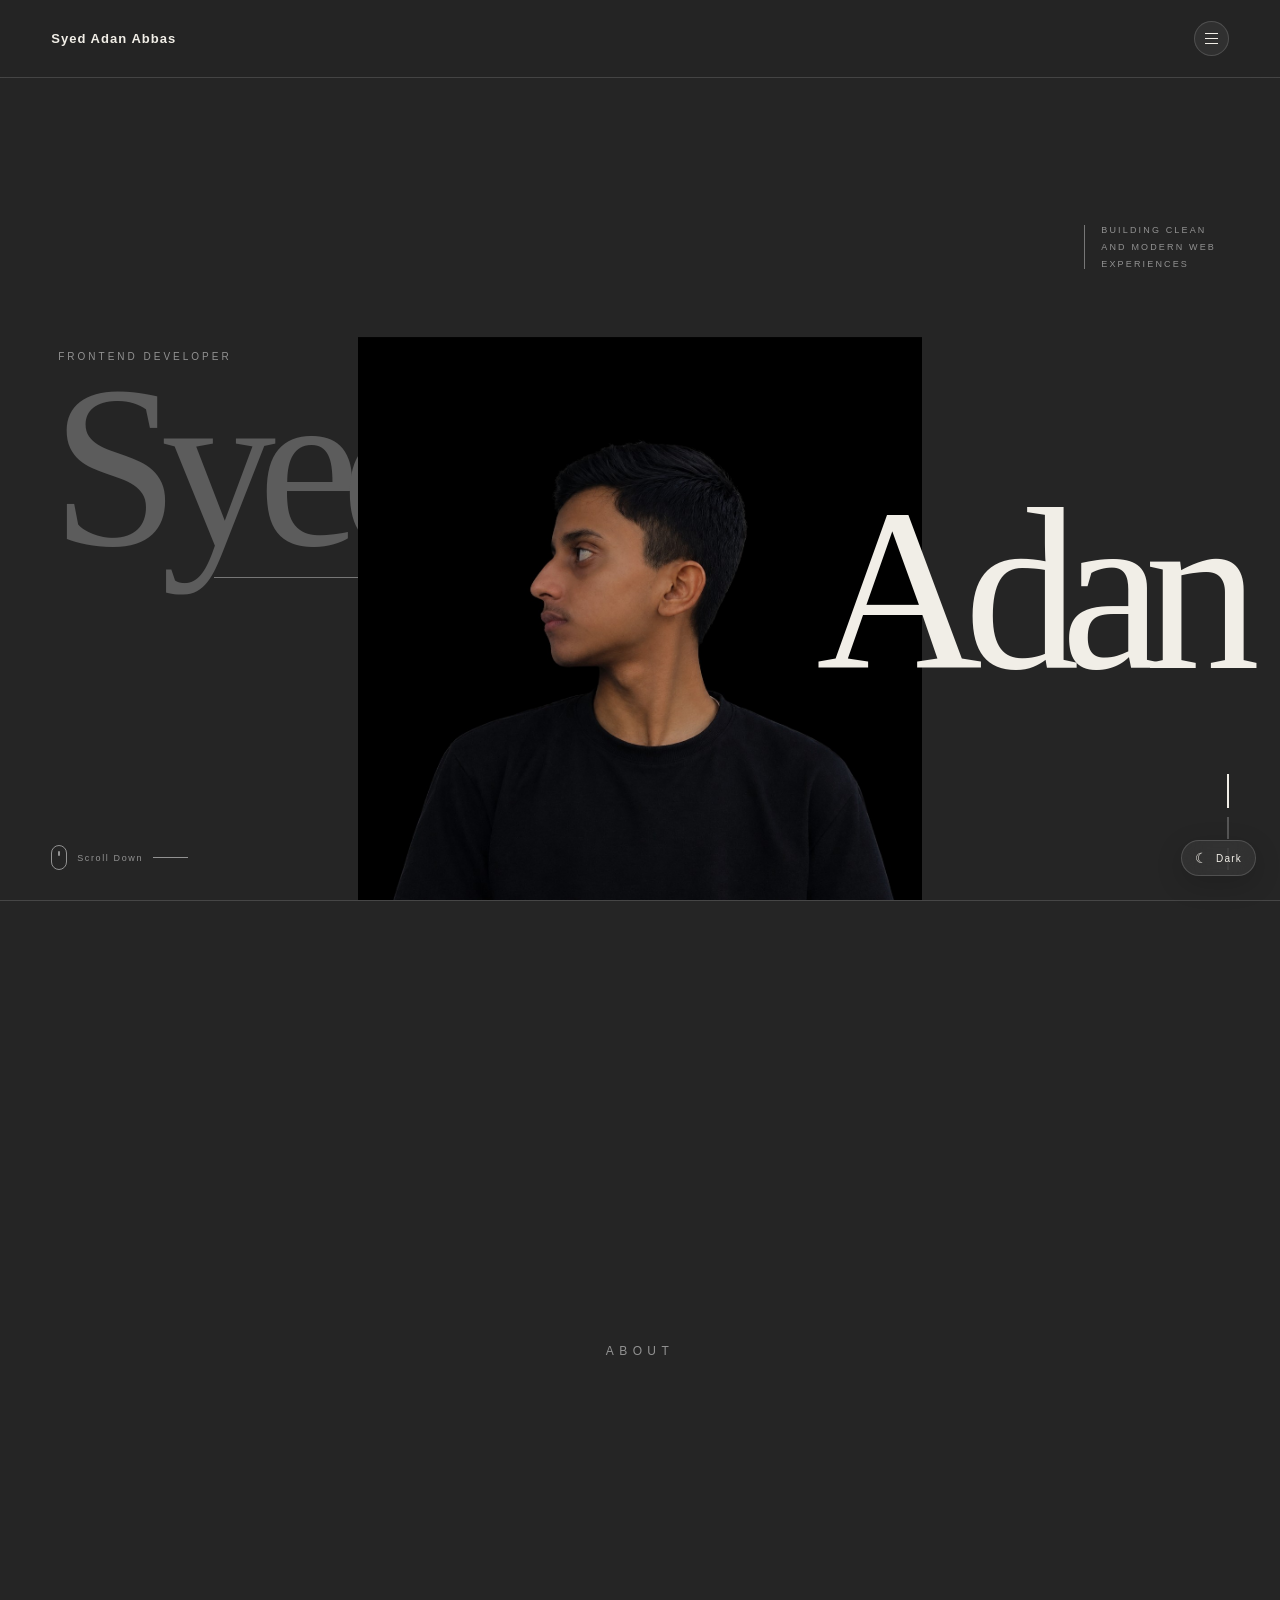
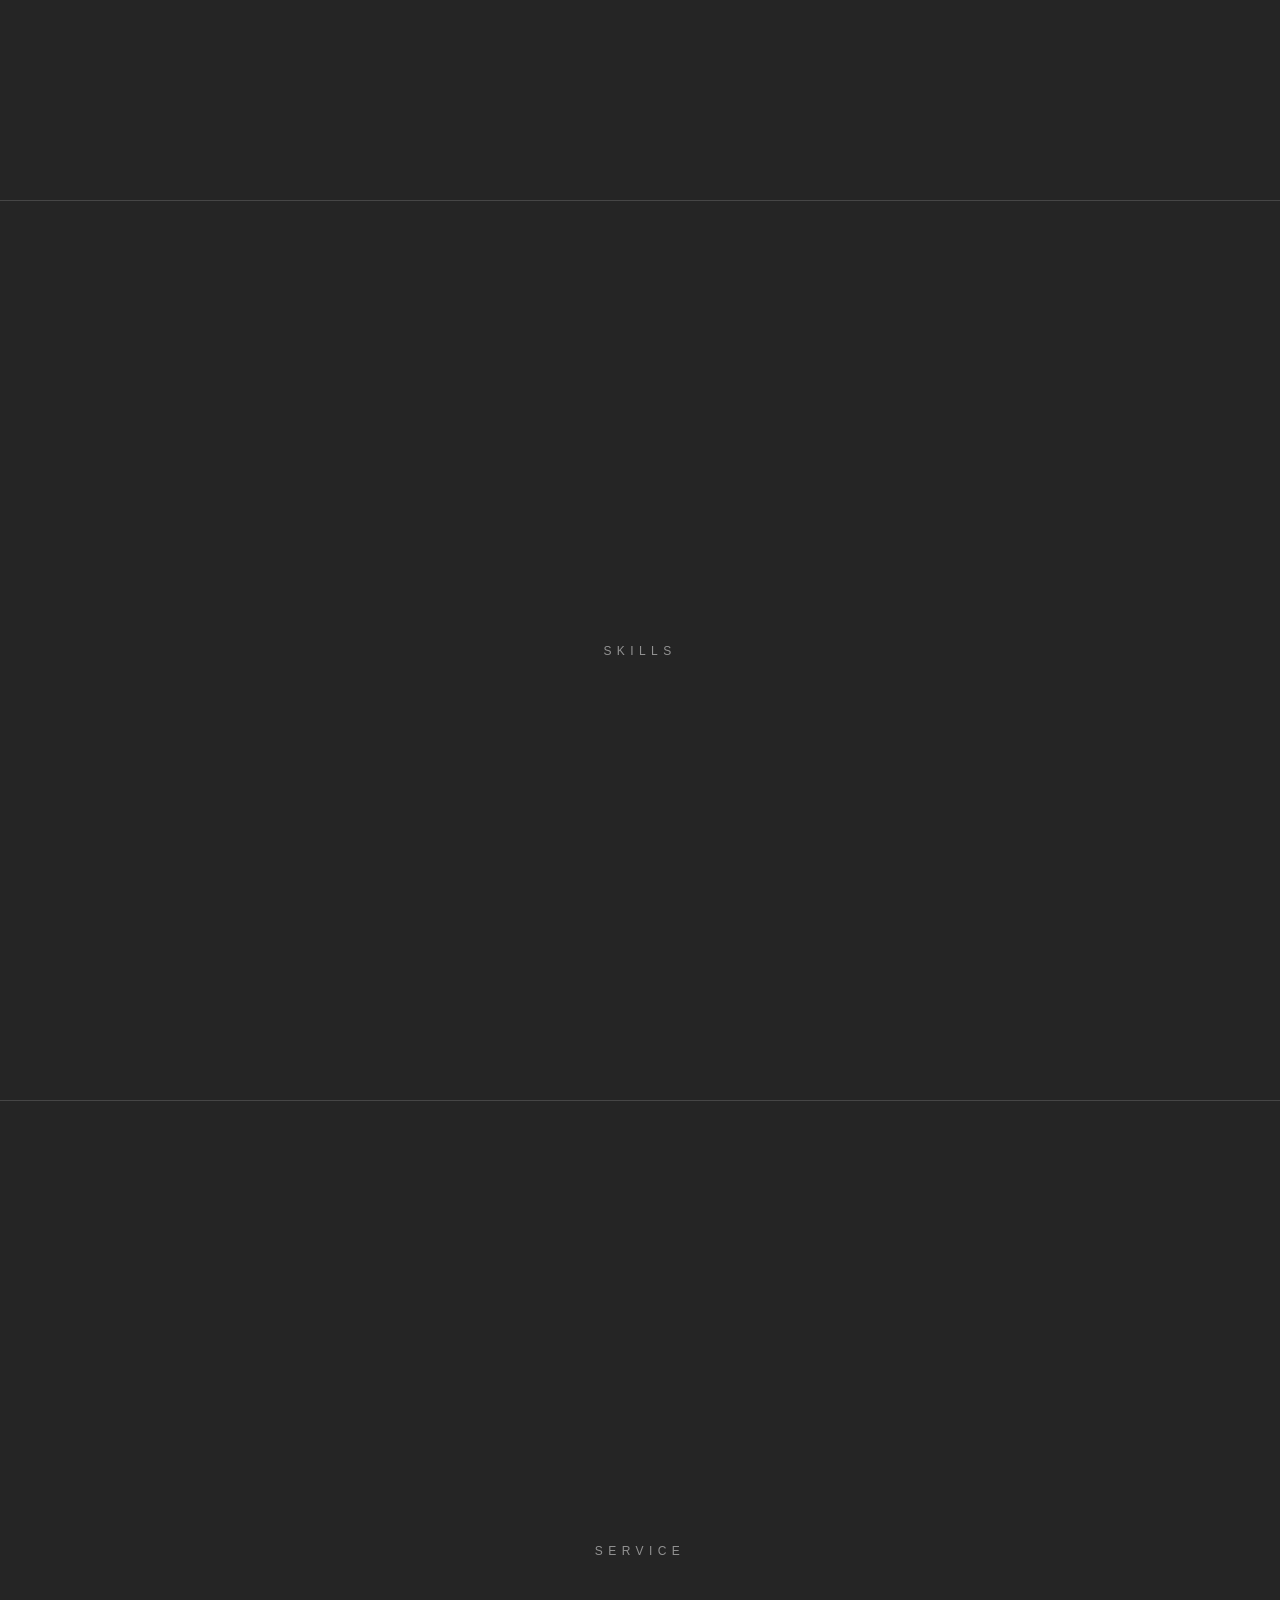
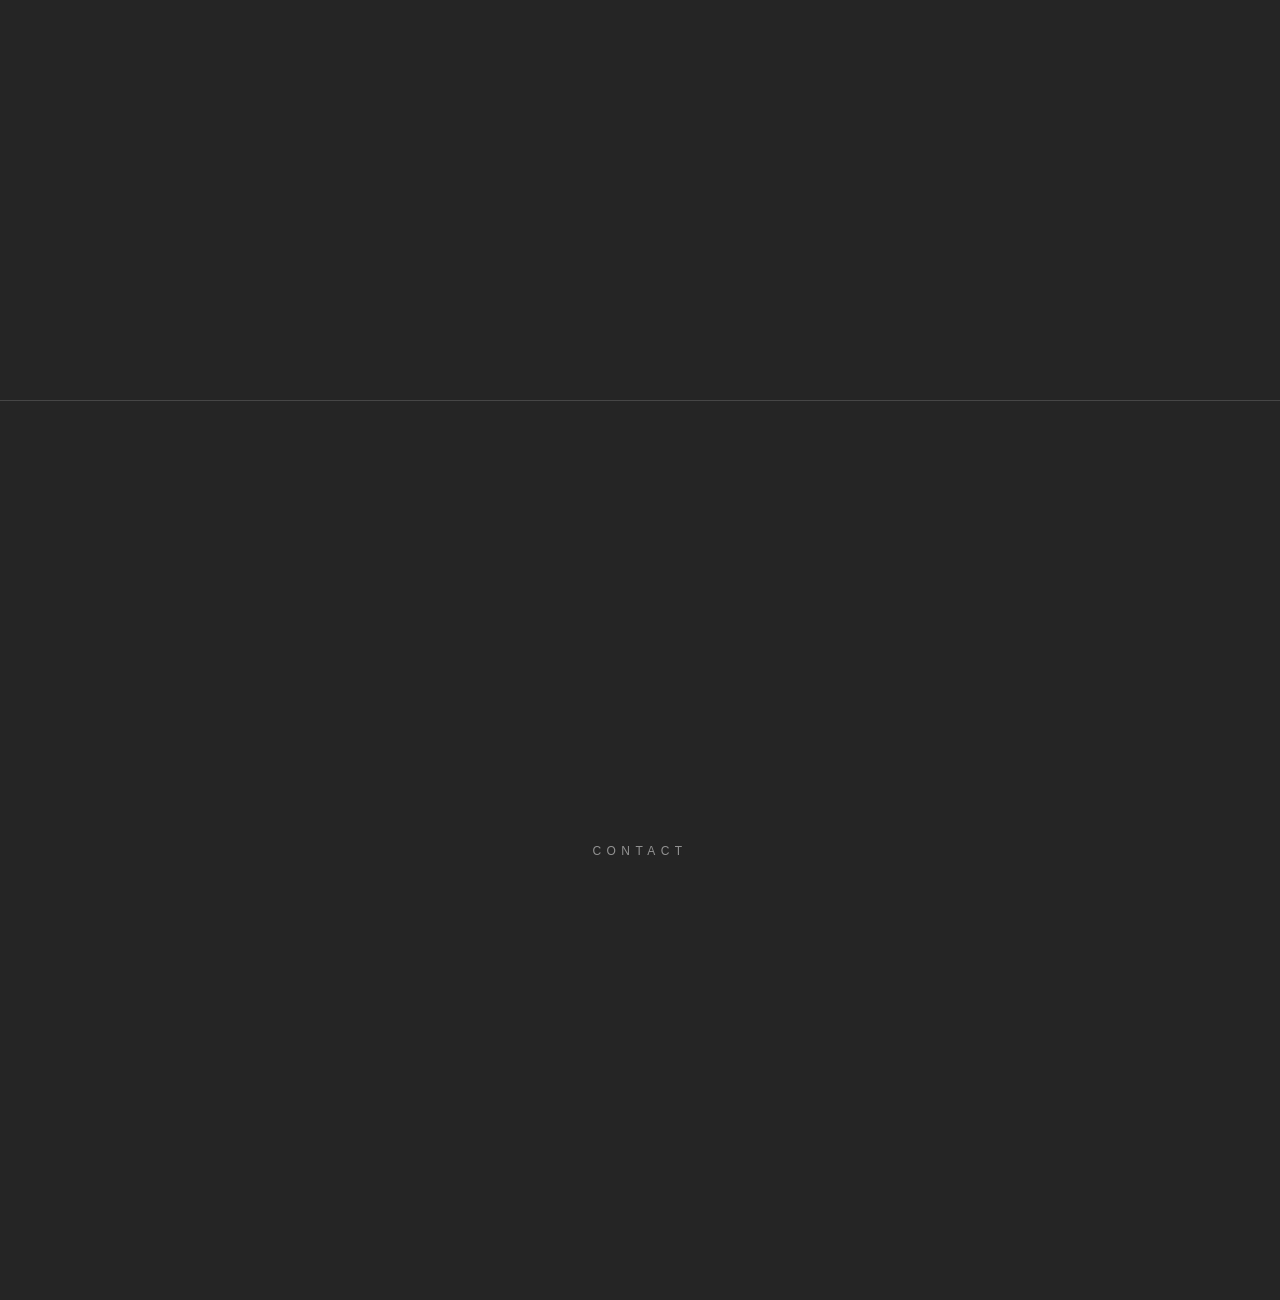
==== index.html @ f6f9b6c5 "Add files via upload" ====
<!doctype html>
<html lang="en">
<head>
  <meta charset="UTF-8">
  <meta name="viewport" content="width=device-width, initial-scale=1.0">
  <meta name="theme-color" content="#252525">
  <title>Syed Adan Abbas — Frontend Developer</title>
  <link rel="stylesheet" href="style.css">
</head>
<body>
  <nav class="navbar" aria-label="Primary navigation">
    <a class="brand" href="#home">Syed Adan Abbas</a>
    <div class="nav-wrap">
      <div class="nav-links">
        <a class="active" href="#home">Home</a>
        <a href="#about">About</a>
        <a href="#skills">Skills</a>
        <a href="#service">Service</a>
        <a href="#contact">Contact</a>
      </div>
      <button class="menu-btn" type="button" aria-label="Open menu" aria-expanded="false">
        <span></span><span></span><span></span>
      </button>
    </div>
  </nav>

  <main>
    <section class="hero" id="home">
      <div class="hero-syed-side">
        <span class="hero-role">FRONTEND DEVELOPER</span>
        <div class="hero-name hero-syed" aria-label="Syed">
          <span>S</span><span>y</span><span>e</span><span>d</span>
        </div>
        <span class="name-line"></span>
      </div>

      <img src="pfp.png" class="hero-photo" alt="Syed Adan Abbas">

      <div class="hero-name hero-adan" aria-label="Adan">
        <span>A</span><span>d</span><span>a</span><span>n</span>
      </div>

      <div class="hero-description">
        <span>BUILDING CLEAN</span>
        <span>AND MODERN WEB</span>
        <span>EXPERIENCES</span>
      </div>

      <button class="scroll-down" data-scroll="#about" type="button">
        <span class="mouse"><i></i></span><span>Scroll Down</span><b></b>
      </button>

      <div class="hero-pagination" aria-label="Section navigation">
        <button class="page-dot active" data-scroll="#home" aria-label="Home"></button>
        <button class="page-dot" data-scroll="#about" aria-label="About"></button>
        <button class="page-dot" data-scroll="#skills" aria-label="Skills"></button>
      </div>
    </section>

    <section class="placeholder-section" id="about"><span>ABOUT</span></section>
    <section class="placeholder-section" id="skills"><span>SKILLS</span></section>
    <section class="placeholder-section" id="service"><span>SERVICE</span></section>
    <section class="placeholder-section" id="contact"><span>CONTACT</span></section>
  </main>

  <button class="theme-toggle" type="button" aria-label="Switch theme">
    <span class="theme-icon">☾</span><span class="theme-label">Dark</span>
  </button>

  <script src="script.js"></script>
</body>
</html>
---- style.css ----
:root{
  --bg:#252525;--text:#f1eee7;--muted:#929292;--name:#5c5c5c;--line:#777;
  --nav:rgba(37,37,37,.78);--card:rgba(255,255,255,.06);--border:rgba(255,255,255,.15);
}
*{box-sizing:border-box;margin:0;padding:0}html{scroll-behavior:smooth}body{font-family:Arial,Helvetica,sans-serif;background:var(--bg);color:var(--text);transition:background .45s,color .45s}.navbar{position:fixed;z-index:20;top:0;left:0;width:100%;height:78px;padding:0 4vw;display:flex;align-items:center;justify-content:space-between;background:var(--nav);backdrop-filter:blur(12px);border-bottom:1px solid var(--border)}.brand{color:var(--text);text-decoration:none;font-size:13px;letter-spacing:.08em;font-weight:600}.nav-wrap{display:flex;align-items:center;gap:18px}.nav-links{display:flex;align-items:center;gap:24px;opacity:0;transform:translateX(22px);pointer-events:none;transition:.45s cubic-bezier(.2,.75,.2,1)}.nav-wrap.open .nav-links{opacity:1;transform:none;pointer-events:auto}.nav-links a{position:relative;color:var(--text);text-decoration:none;font-size:11px;letter-spacing:.16em;padding:8px 0}.nav-links a:after{content:"";position:absolute;left:0;bottom:1px;width:100%;height:1px;background:currentColor;transform:scaleX(0);transform-origin:right;transition:transform .3s}.nav-links a:hover:after,.nav-links a.active:after{transform:scaleX(1);transform-origin:left}.menu-btn{width:35px;height:35px;border:1px solid var(--border);border-radius:50%;background:var(--card);display:grid;place-content:center;gap:4px;cursor:pointer;flex:none}.menu-btn span{display:block;width:13px;height:1px;background:var(--text);transition:.35s}.menu-btn.open span:nth-child(1){transform:translateY(5px) rotate(45deg)}.menu-btn.open span:nth-child(2){opacity:0}.menu-btn.open span:nth-child(3){transform:translateY(-5px) rotate(-45deg)}
.hero{position:relative;width:100%;min-height:100svh;overflow:hidden;display:flex;align-items:flex-end;justify-content:center;background:var(--bg);transition:background .45s}.hero-syed-side{position:absolute;z-index:1;left:4vw;top:39%;animation:syedEnter 1.1s cubic-bezier(.2,.75,.2,1) .15s both}.hero-role{display:block;margin-bottom:28px;padding-left:7px;color:var(--muted);font-size:clamp(10px,.75vw,14px);letter-spacing:.3em;white-space:nowrap}.hero-name{display:flex;font-family:Georgia,"Times New Roman",serif;font-size:clamp(150px,18vw,300px);line-height:.68;letter-spacing:-.08em;white-space:nowrap;user-select:none}.hero-name span{display:inline-block;transition:transform .35s ease}.hero-name span.magnetic{transform:translate(var(--mx),var(--my)) scale(1.045)}.hero-syed{color:var(--name)}.name-line{display:block;width:58%;height:1px;margin-left:42%;margin-top:30px;background:var(--line)}.hero-photo{position:relative;z-index:2;width:clamp(400px,44vw,680px);max-height:88vh;object-fit:contain;object-position:center bottom;align-self:flex-end;pointer-events:none;user-select:none;animation:photoEnter 1.25s cubic-bezier(.2,.75,.2,1) both,photoFloat 6s ease-in-out 1.3s infinite}.hero-adan{position:absolute;z-index:3;right:3vw;top:57%;color:var(--text);animation:adanEnter 1.1s cubic-bezier(.2,.75,.2,1) .25s both,nameFloat 6s ease-in-out 1.4s infinite}.hero-adan span:first-child{position:relative;z-index:5}.hero-description{position:absolute;z-index:4;top:25%;right:5vw;padding-left:16px;border-left:1px solid var(--line);display:flex;flex-direction:column;gap:7px;color:var(--muted);font-size:clamp(9px,.7vw,13px);letter-spacing:.24em}.scroll-down{position:absolute;z-index:5;left:4vw;bottom:30px;border:0;background:none;color:var(--muted);display:flex;align-items:center;gap:10px;font-size:9px;letter-spacing:.18em;cursor:pointer}.mouse{width:16px;height:25px;border:1px solid currentColor;border-radius:10px;display:grid;place-items:start center;padding-top:5px}.mouse i{width:2px;height:5px;border-radius:2px;background:currentColor;animation:mouseMove 1.5s infinite}.scroll-down b{width:35px;height:1px;background:currentColor;transition:width .3s}.scroll-down:hover b{width:55px}.hero-pagination{position:absolute;z-index:5;right:4vw;bottom:30px;display:flex;flex-direction:column;gap:9px}.page-dot{width:2px;height:22px;border:0;background:var(--muted);opacity:.45;cursor:pointer;transition:.3s}.page-dot.active{height:34px;opacity:1;background:var(--text)}.theme-toggle{position:fixed;z-index:30;right:24px;bottom:24px;display:flex;align-items:center;gap:8px;padding:10px 13px;border:1px solid var(--border);border-radius:999px;background:var(--card);color:var(--text);backdrop-filter:blur(12px);cursor:pointer;box-shadow:0 8px 28px rgba(0,0,0,.16);transition:.35s}.theme-toggle:hover{transform:translateY(-2px)}.theme-label{font-size:10px;letter-spacing:.12em}.theme-icon{font-size:14px;line-height:1}.placeholder-section{min-height:100svh;display:grid;place-items:center;border-top:1px solid var(--border);color:var(--muted);letter-spacing:.45em;font-size:12px}
body.light{--bg:#eee9df;--text:#272727;--muted:#65645f;--name:#4a4945;--line:#9a9891;--nav:rgba(238,233,223,.82);--card:rgba(255,255,255,.55);--border:rgba(39,39,39,.16)}body.light .theme-icon{font-size:13px}.theme-toggle .theme-icon:before{content:""}body.light .hero-photo{filter:none}
@keyframes syedEnter{from{opacity:0;transform:translateX(-110vw)}to{opacity:1;transform:translateX(0)}}@keyframes adanEnter{from{opacity:0;transform:translateX(110vw)}to{opacity:1;transform:translateX(0)}}@keyframes photoEnter{from{opacity:0;transform:translateY(110vh)}to{opacity:1;transform:translateY(0)}}@keyframes photoFloat{0%,100%{transform:translateY(0)}50%{transform:translateY(-5px)}}@keyframes nameFloat{0%,100%{transform:translateY(0)}50%{transform:translateY(5px)}}@keyframes mouseMove{0%,100%{transform:translateY(0);opacity:1}50%{transform:translateY(5px);opacity:.35}}
@media(max-width:1000px){.hero-syed-side{left:2vw;top:40%}.hero-name{font-size:clamp(105px,18vw,190px)}.hero-photo{width:50vw}.hero-adan{right:1vw;top:58%}}@media(max-width:700px){.navbar{height:68px;padding:0 5vw}.nav-wrap{position:relative}.nav-links{position:absolute;right:0;top:47px;width:210px;padding:16px;display:flex;flex-direction:column;align-items:flex-start;gap:5px;background:var(--nav);border:1px solid var(--border);border-radius:14px;backdrop-filter:blur(16px);transform:translateY(-8px);opacity:0}.nav-wrap.open .nav-links{transform:translateY(0)}.nav-links a{width:100%;padding:9px 4px}.hero{min-height:100svh}.hero-photo{width:78vw;max-height:72svh}.hero-syed-side{left:1vw;top:40%}.hero-role{margin-bottom:18px;padding-left:3px;font-size:8px;letter-spacing:.2em}.hero-name{font-size:clamp(68px,21vw,115px);line-height:.7}.name-line{margin-top:18px}.hero-adan{right:0;top:58%}.hero-description{top:22%;right:4vw;font-size:7px;letter-spacing:.16em}.scroll-down{left:4vw;bottom:22px}.hero-pagination{right:4vw;bottom:22px}.theme-toggle{right:14px;bottom:16px;padding:9px 11px}.placeholder-section{min-height:80svh}}
@media(prefers-reduced-motion:reduce){*,*:before,*:after{scroll-behavior:auto!important;animation-duration:.01ms!important;animation-iteration-count:1!important;transition-duration:.01ms!important}}
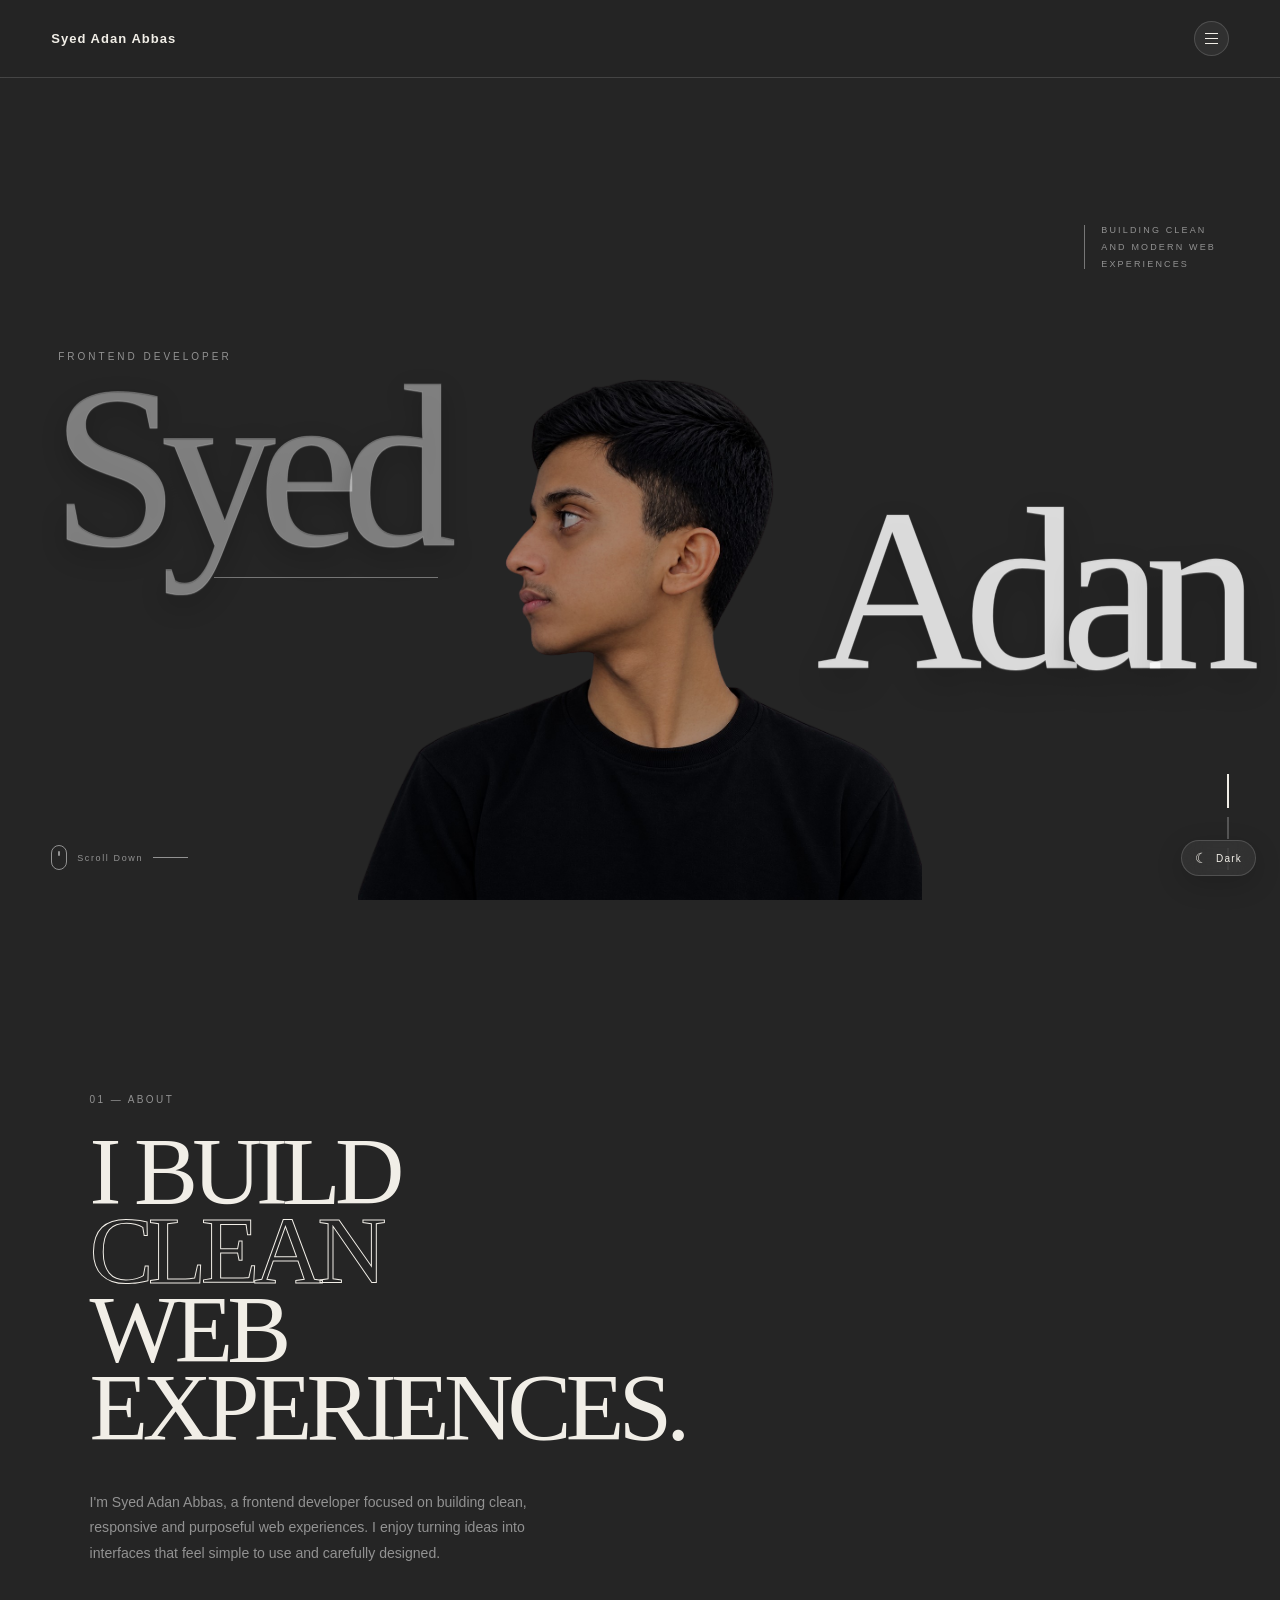
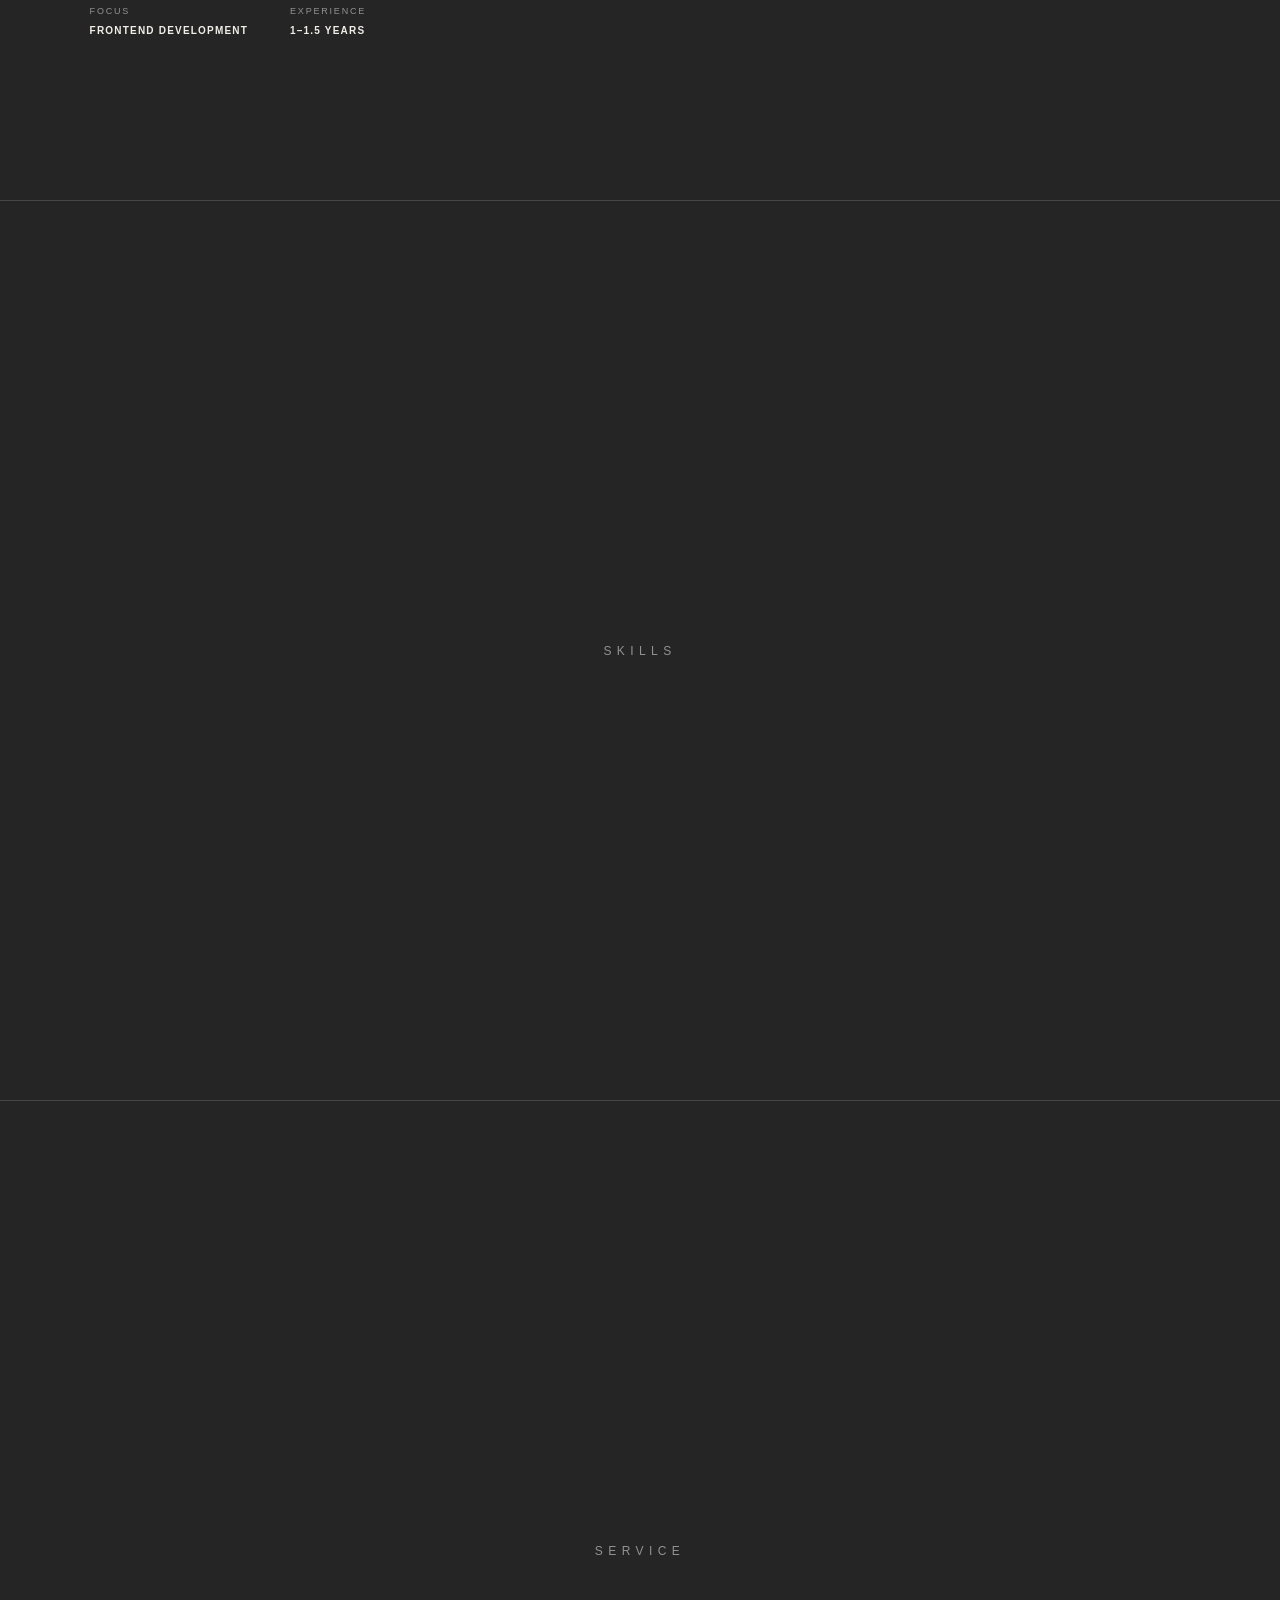
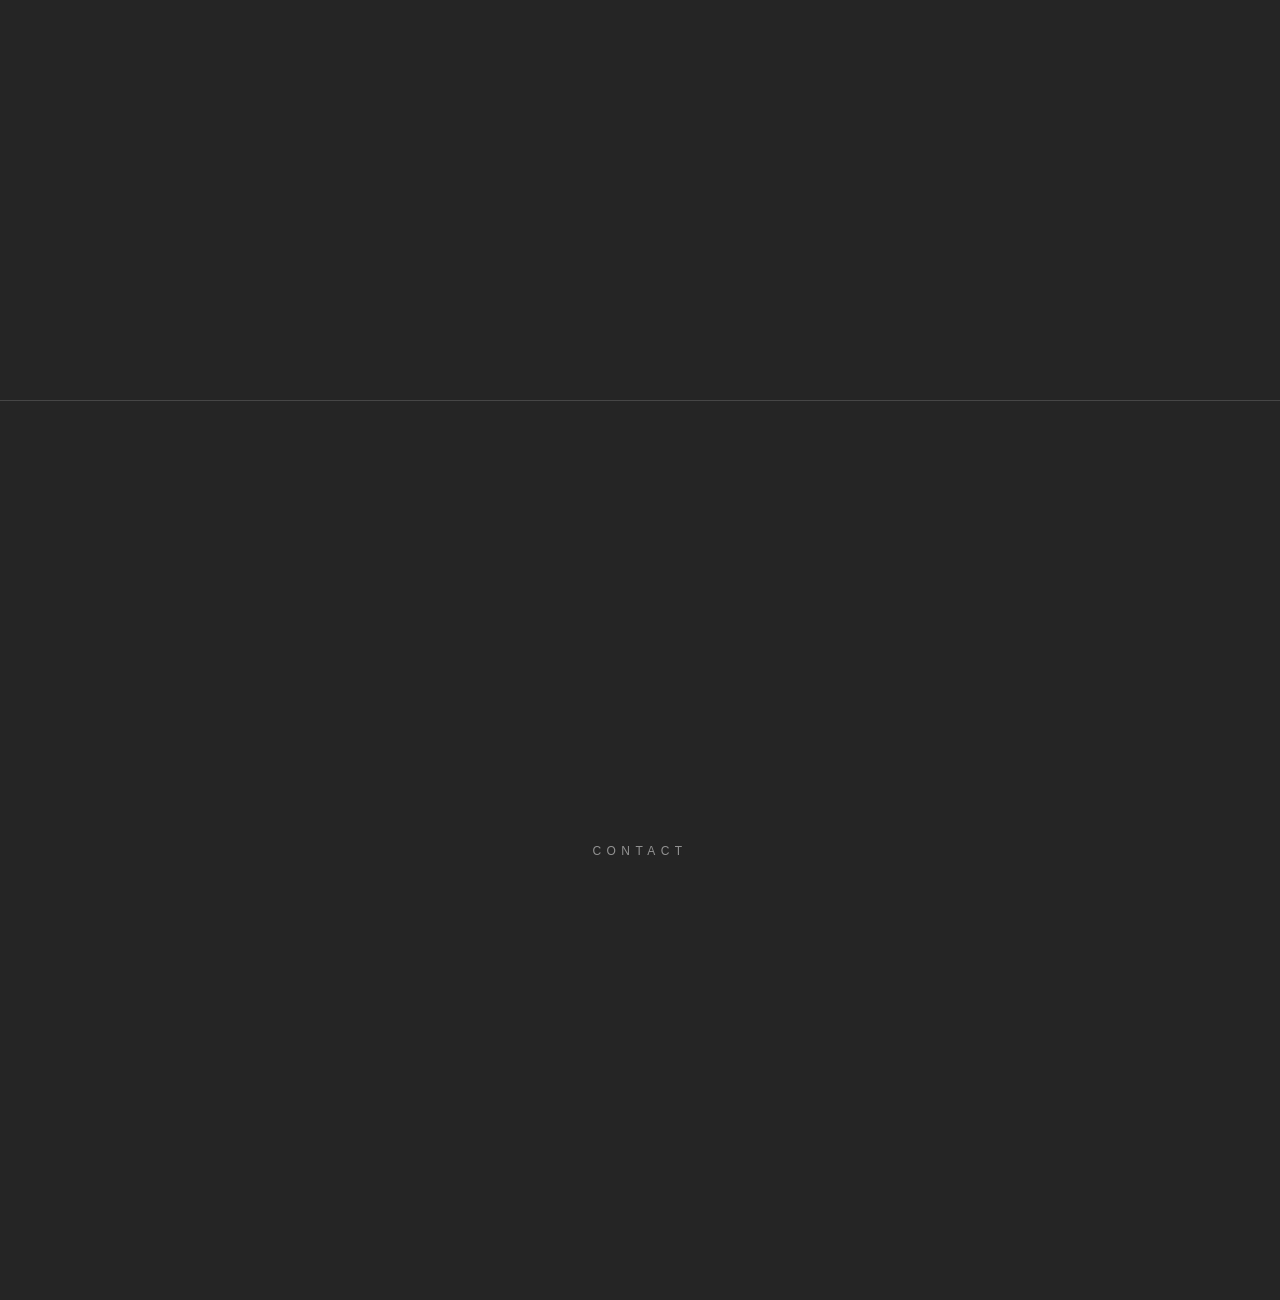
==== commit 78b95ada: "Add files via upload" ====
--- a/index.html
+++ b/index.html
@@ -57,7 +57,26 @@
       </div>
     </section>
 
-    <section class="placeholder-section" id="about"><span>ABOUT</span></section>
+    <section class="about" id="about">
+      <div class="about-copy">
+        <span class="section-index">01 — ABOUT</span>
+        <h2>I BUILD<br><em>CLEAN</em><br>WEB EXPERIENCES.</h2>
+        <p>
+          I'm Syed Adan Abbas, a frontend developer focused on building clean,
+          responsive and purposeful web experiences. I enjoy turning ideas into
+          interfaces that feel simple to use and carefully designed.
+        </p>
+        <div class="about-meta">
+          <div><span>FOCUS</span><strong>FRONTEND DEVELOPMENT</strong></div>
+          <div><span>EXPERIENCE</span><strong>1–1.5 YEARS</strong></div>
+        </div>
+      </div>
+
+      <div class="about-photo-wrap" aria-hidden="true">
+        <img src="pfp2.png" class="about-photo" alt="">
+      </div>
+    </section>
+
     <section class="placeholder-section" id="skills"><span>SKILLS</span></section>
     <section class="placeholder-section" id="service"><span>SERVICE</span></section>
     <section class="placeholder-section" id="contact"><span>CONTACT</span></section>
--- a/style.css
+++ b/style.css
@@ -1,10 +1,35 @@
 :root{
   --bg:#252525;--text:#f1eee7;--muted:#929292;--name:#5c5c5c;--line:#777;
   --nav:rgba(37,37,37,.78);--card:rgba(255,255,255,.06);--border:rgba(255,255,255,.15);
+  --glass-border:rgba(255,255,255,.28);--glass-hi:rgba(255,255,255,.11);--glass-shadow:rgba(0,0,0,.18);
 }
-*{box-sizing:border-box;margin:0;padding:0}html{scroll-behavior:smooth}body{font-family:Arial,Helvetica,sans-serif;background:var(--bg);color:var(--text);transition:background .45s,color .45s}.navbar{position:fixed;z-index:20;top:0;left:0;width:100%;height:78px;padding:0 4vw;display:flex;align-items:center;justify-content:space-between;background:var(--nav);backdrop-filter:blur(12px);border-bottom:1px solid var(--border)}.brand{color:var(--text);text-decoration:none;font-size:13px;letter-spacing:.08em;font-weight:600}.nav-wrap{display:flex;align-items:center;gap:18px}.nav-links{display:flex;align-items:center;gap:24px;opacity:0;transform:translateX(22px);pointer-events:none;transition:.45s cubic-bezier(.2,.75,.2,1)}.nav-wrap.open .nav-links{opacity:1;transform:none;pointer-events:auto}.nav-links a{position:relative;color:var(--text);text-decoration:none;font-size:11px;letter-spacing:.16em;padding:8px 0}.nav-links a:after{content:"";position:absolute;left:0;bottom:1px;width:100%;height:1px;background:currentColor;transform:scaleX(0);transform-origin:right;transition:transform .3s}.nav-links a:hover:after,.nav-links a.active:after{transform:scaleX(1);transform-origin:left}.menu-btn{width:35px;height:35px;border:1px solid var(--border);border-radius:50%;background:var(--card);display:grid;place-content:center;gap:4px;cursor:pointer;flex:none}.menu-btn span{display:block;width:13px;height:1px;background:var(--text);transition:.35s}.menu-btn.open span:nth-child(1){transform:translateY(5px) rotate(45deg)}.menu-btn.open span:nth-child(2){opacity:0}.menu-btn.open span:nth-child(3){transform:translateY(-5px) rotate(-45deg)}
-.hero{position:relative;width:100%;min-height:100svh;overflow:hidden;display:flex;align-items:flex-end;justify-content:center;background:var(--bg);transition:background .45s}.hero-syed-side{position:absolute;z-index:1;left:4vw;top:39%;animation:syedEnter 1.1s cubic-bezier(.2,.75,.2,1) .15s both}.hero-role{display:block;margin-bottom:28px;padding-left:7px;color:var(--muted);font-size:clamp(10px,.75vw,14px);letter-spacing:.3em;white-space:nowrap}.hero-name{display:flex;font-family:Georgia,"Times New Roman",serif;font-size:clamp(150px,18vw,300px);line-height:.68;letter-spacing:-.08em;white-space:nowrap;user-select:none}.hero-name span{display:inline-block;transition:transform .35s ease}.hero-name span.magnetic{transform:translate(var(--mx),var(--my)) scale(1.045)}.hero-syed{color:var(--name)}.name-line{display:block;width:58%;height:1px;margin-left:42%;margin-top:30px;background:var(--line)}.hero-photo{position:relative;z-index:2;width:clamp(400px,44vw,680px);max-height:88vh;object-fit:contain;object-position:center bottom;align-self:flex-end;pointer-events:none;user-select:none;animation:photoEnter 1.25s cubic-bezier(.2,.75,.2,1) both,photoFloat 6s ease-in-out 1.3s infinite}.hero-adan{position:absolute;z-index:3;right:3vw;top:57%;color:var(--text);animation:adanEnter 1.1s cubic-bezier(.2,.75,.2,1) .25s both,nameFloat 6s ease-in-out 1.4s infinite}.hero-adan span:first-child{position:relative;z-index:5}.hero-description{position:absolute;z-index:4;top:25%;right:5vw;padding-left:16px;border-left:1px solid var(--line);display:flex;flex-direction:column;gap:7px;color:var(--muted);font-size:clamp(9px,.7vw,13px);letter-spacing:.24em}.scroll-down{position:absolute;z-index:5;left:4vw;bottom:30px;border:0;background:none;color:var(--muted);display:flex;align-items:center;gap:10px;font-size:9px;letter-spacing:.18em;cursor:pointer}.mouse{width:16px;height:25px;border:1px solid currentColor;border-radius:10px;display:grid;place-items:start center;padding-top:5px}.mouse i{width:2px;height:5px;border-radius:2px;background:currentColor;animation:mouseMove 1.5s infinite}.scroll-down b{width:35px;height:1px;background:currentColor;transition:width .3s}.scroll-down:hover b{width:55px}.hero-pagination{position:absolute;z-index:5;right:4vw;bottom:30px;display:flex;flex-direction:column;gap:9px}.page-dot{width:2px;height:22px;border:0;background:var(--muted);opacity:.45;cursor:pointer;transition:.3s}.page-dot.active{height:34px;opacity:1;background:var(--text)}.theme-toggle{position:fixed;z-index:30;right:24px;bottom:24px;display:flex;align-items:center;gap:8px;padding:10px 13px;border:1px solid var(--border);border-radius:999px;background:var(--card);color:var(--text);backdrop-filter:blur(12px);cursor:pointer;box-shadow:0 8px 28px rgba(0,0,0,.16);transition:.35s}.theme-toggle:hover{transform:translateY(-2px)}.theme-label{font-size:10px;letter-spacing:.12em}.theme-icon{font-size:14px;line-height:1}.placeholder-section{min-height:100svh;display:grid;place-items:center;border-top:1px solid var(--border);color:var(--muted);letter-spacing:.45em;font-size:12px}
-body.light{--bg:#eee9df;--text:#272727;--muted:#65645f;--name:#4a4945;--line:#9a9891;--nav:rgba(238,233,223,.82);--card:rgba(255,255,255,.55);--border:rgba(39,39,39,.16)}body.light .theme-icon{font-size:13px}.theme-toggle .theme-icon:before{content:""}body.light .hero-photo{filter:none}
-@keyframes syedEnter{from{opacity:0;transform:translateX(-110vw)}to{opacity:1;transform:translateX(0)}}@keyframes adanEnter{from{opacity:0;transform:translateX(110vw)}to{opacity:1;transform:translateX(0)}}@keyframes photoEnter{from{opacity:0;transform:translateY(110vh)}to{opacity:1;transform:translateY(0)}}@keyframes photoFloat{0%,100%{transform:translateY(0)}50%{transform:translateY(-5px)}}@keyframes nameFloat{0%,100%{transform:translateY(0)}50%{transform:translateY(5px)}}@keyframes mouseMove{0%,100%{transform:translateY(0);opacity:1}50%{transform:translateY(5px);opacity:.35}}
-@media(max-width:1000px){.hero-syed-side{left:2vw;top:40%}.hero-name{font-size:clamp(105px,18vw,190px)}.hero-photo{width:50vw}.hero-adan{right:1vw;top:58%}}@media(max-width:700px){.navbar{height:68px;padding:0 5vw}.nav-wrap{position:relative}.nav-links{position:absolute;right:0;top:47px;width:210px;padding:16px;display:flex;flex-direction:column;align-items:flex-start;gap:5px;background:var(--nav);border:1px solid var(--border);border-radius:14px;backdrop-filter:blur(16px);transform:translateY(-8px);opacity:0}.nav-wrap.open .nav-links{transform:translateY(0)}.nav-links a{width:100%;padding:9px 4px}.hero{min-height:100svh}.hero-photo{width:78vw;max-height:72svh}.hero-syed-side{left:1vw;top:40%}.hero-role{margin-bottom:18px;padding-left:3px;font-size:8px;letter-spacing:.2em}.hero-name{font-size:clamp(68px,21vw,115px);line-height:.7}.name-line{margin-top:18px}.hero-adan{right:0;top:58%}.hero-description{top:22%;right:4vw;font-size:7px;letter-spacing:.16em}.scroll-down{left:4vw;bottom:22px}.hero-pagination{right:4vw;bottom:22px}.theme-toggle{right:14px;bottom:16px;padding:9px 11px}.placeholder-section{min-height:80svh}}
+*{box-sizing:border-box;margin:0;padding:0}
+html{scroll-behavior:smooth}
+body{font-family:Arial,Helvetica,sans-serif;background:var(--bg);color:var(--text);transition:background .55s,color .55s}
+.navbar{position:fixed;z-index:20;top:0;left:0;width:100%;height:78px;padding:0 4vw;display:flex;align-items:center;justify-content:space-between;background:var(--nav);backdrop-filter:blur(12px);border-bottom:1px solid var(--border);transition:.45s}
+.brand{color:var(--text);text-decoration:none;font-size:13px;letter-spacing:.08em;font-weight:600}
+.nav-wrap{display:flex;align-items:center;gap:18px}.nav-links{display:flex;align-items:center;gap:24px;opacity:0;transform:translateX(22px);pointer-events:none;transition:.45s cubic-bezier(.2,.75,.2,1)}
+.nav-wrap.open .nav-links{opacity:1;transform:none;pointer-events:auto}.nav-links a{position:relative;color:var(--text);text-decoration:none;font-size:11px;letter-spacing:.16em;padding:8px 0}
+.nav-links a:after{content:"";position:absolute;left:0;bottom:1px;width:100%;height:1px;background:currentColor;transform:scaleX(0);transform-origin:right;transition:transform .3s}.nav-links a:hover:after,.nav-links a.active:after{transform:scaleX(1);transform-origin:left}
+.menu-btn{width:35px;height:35px;border:1px solid var(--border);border-radius:50%;background:var(--card);display:grid;place-content:center;gap:4px;cursor:pointer;flex:none}.menu-btn span{display:block;width:13px;height:1px;background:var(--text);transition:.35s}.menu-btn.open span:nth-child(1){transform:translateY(5px) rotate(45deg)}.menu-btn.open span:nth-child(2){opacity:0}.menu-btn.open span:nth-child(3){transform:translateY(-5px) rotate(-45deg)}
+.hero{position:relative;width:100%;min-height:100svh;overflow:hidden;display:flex;align-items:flex-end;justify-content:center;background:var(--bg);transition:background .55s}.hero-syed-side{position:absolute;z-index:1;left:4vw;top:39%;animation:syedEnter 1.1s cubic-bezier(.2,.75,.2,1) .15s both}.hero-role{display:block;margin-bottom:28px;padding-left:7px;color:var(--muted);font-size:clamp(10px,.75vw,14px);letter-spacing:.3em;white-space:nowrap}
+.hero-name{display:flex;font-family:Georgia,"Times New Roman",serif;font-size:clamp(150px,18vw,300px);line-height:.68;letter-spacing:-.08em;white-space:nowrap;user-select:none}.hero-name span{display:inline-block;transition:transform .35s ease}.hero-name span.magnetic{transform:translate(var(--mx),var(--my)) scale(1.045)}
+.hero-syed{color:rgba(255,255,255,.26);text-shadow:0 1px 1px rgba(255,255,255,.22),0 10px 26px rgba(0,0,0,.22);-webkit-text-stroke:1px rgba(255,255,255,.18)}
+.name-line{display:block;width:58%;height:1px;margin-left:42%;margin-top:30px;background:var(--line)}
+.hero-photo{position:relative;z-index:2;width:clamp(400px,44vw,680px);max-height:88vh;object-fit:contain;object-position:center bottom;align-self:flex-end;pointer-events:none;user-select:none;animation:photoEnter 1.25s cubic-bezier(.2,.75,.2,1) both,photoFloat 6s ease-in-out 1.3s infinite}
+.hero-adan{position:absolute;z-index:3;right:3vw;top:57%;color:rgba(255,255,255,.78);text-shadow:0 1px 1px rgba(255,255,255,.25),0 14px 32px rgba(0,0,0,.2);-webkit-text-stroke:1px rgba(255,255,255,.28);animation:adanEnter 1.1s cubic-bezier(.2,.75,.2,1) .25s both,nameFloat 6s ease-in-out 1.4s infinite}.hero-adan span:first-child{position:relative;z-index:5}
+.hero-description{position:absolute;z-index:4;top:25%;right:5vw;padding-left:16px;border-left:1px solid var(--line);display:flex;flex-direction:column;gap:7px;color:var(--muted);font-size:clamp(9px,.7vw,13px);letter-spacing:.24em}
+.scroll-down{position:absolute;z-index:5;left:4vw;bottom:30px;border:0;background:none;color:var(--muted);display:flex;align-items:center;gap:10px;font-size:9px;letter-spacing:.18em;cursor:pointer}.mouse{width:16px;height:25px;border:1px solid currentColor;border-radius:10px;display:grid;place-items:start center;padding-top:5px}.mouse i{width:2px;height:5px;border-radius:2px;background:currentColor;animation:mouseMove 1.5s infinite}.scroll-down b{width:35px;height:1px;background:currentColor;transition:width .3s}.scroll-down:hover b{width:55px}
+.hero-pagination{position:absolute;z-index:5;right:4vw;bottom:30px;display:flex;flex-direction:column;gap:9px}.page-dot{width:2px;height:22px;border:0;background:var(--muted);opacity:.45;cursor:pointer;transition:.3s}.page-dot.active{height:34px;opacity:1;background:var(--text)}
+/* ABOUT */
+.about{position:relative;min-height:100svh;overflow:hidden;display:flex;align-items:center;padding:120px 7vw 90px;background:var(--bg);transition:background .55s}.about-copy{position:relative;z-index:2;width:min(50%,600px);animation:aboutCopyIn .8s both}.section-index{display:block;color:var(--muted);font-size:10px;letter-spacing:.24em;margin-bottom:28px}.about h2{font-family:Georgia,"Times New Roman",serif;font-size:clamp(58px,7.5vw,120px);line-height:.82;letter-spacing:-.06em;font-weight:400;color:var(--text)}.about h2 em{font-style:normal;color:transparent;-webkit-text-stroke:1px var(--text)}.about p{max-width:470px;margin-top:42px;color:var(--muted);font-size:clamp(13px,1.1vw,16px);line-height:1.8}.about-meta{display:flex;gap:42px;margin-top:40px}.about-meta div{display:flex;flex-direction:column;gap:9px}.about-meta span{font-size:9px;letter-spacing:.2em;color:var(--muted)}.about-meta strong{font-size:10px;letter-spacing:.12em;color:var(--text);font-weight:600}.about-photo-wrap{position:absolute;z-index:1;right:3vw;top:50%;width:clamp(400px,44vw,680px);aspect-ratio:1;transform:translateY(-50%) translateX(70px);opacity:0;will-change:transform,opacity;pointer-events:none}.about-photo{display:block;width:100%;height:100%;object-fit:contain;object-position:center;filter:saturate(.82) contrast(.98);transition:filter .55s}.about-photo-wrap.reveal{opacity:1;transform:translateY(-50%) translateX(0)}
+.theme-toggle{position:fixed;z-index:30;right:24px;bottom:24px;display:flex;align-items:center;gap:8px;padding:10px 13px;border:1px solid var(--border);border-radius:999px;background:var(--card);color:var(--text);backdrop-filter:blur(12px);cursor:pointer;box-shadow:0 8px 28px rgba(0,0,0,.16);transition:.35s}.theme-toggle:hover{transform:translateY(-2px)}.theme-label{font-size:10px;letter-spacing:.12em}.theme-icon{font-size:14px;line-height:1}
+.placeholder-section{min-height:100svh;display:grid;place-items:center;border-top:1px solid var(--border);color:var(--muted);letter-spacing:.45em;font-size:12px;background:var(--bg);transition:background .55s,color .55s}
+body.light{--bg:#eee9df;--text:#272727;--muted:#65645f;--name:#4a4945;--line:#9a9891;--nav:rgba(238,233,223,.82);--card:rgba(255,255,255,.55);--border:rgba(39,39,39,.16);--glass-border:rgba(39,39,39,.2);--glass-hi:rgba(255,255,255,.65);--glass-shadow:rgba(39,39,39,.12)}
+body.light .hero-syed{color:rgba(39,39,39,.34);text-shadow:0 1px 1px rgba(255,255,255,.65),0 10px 22px rgba(0,0,0,.08);-webkit-text-stroke:1px rgba(30,30,30,.15)}
+body.light .hero-adan{color:rgba(25,25,25,.82);text-shadow:0 1px 1px rgba(255,255,255,.6),0 10px 22px rgba(0,0,0,.08);-webkit-text-stroke:1px rgba(30,30,30,.18)}
+body.light .about h2 em{-webkit-text-stroke:1px var(--text)}
+@keyframes syedEnter{from{opacity:0;transform:translateX(-110vw)}to{opacity:1;transform:translateX(0)}}@keyframes adanEnter{from{opacity:0;transform:translateX(110vw)}to{opacity:1;transform:translateX(0)}}@keyframes photoEnter{from{opacity:0;transform:translateY(110vh)}to{opacity:1;transform:translateY(0)}}@keyframes photoFloat{0%,100%{transform:translateY(0)}50%{transform:translateY(-5px)}}@keyframes nameFloat{0%,100%{transform:translateY(0)}50%{transform:translateY(5px)}}@keyframes mouseMove{0%,100%{transform:translateY(0);opacity:1}50%{transform:translateY(5px);opacity:.35}}@keyframes aboutCopyIn{from{opacity:0;transform:translateY(28px)}to{opacity:1;transform:none}}
+@media(max-width:1000px){.hero-syed-side{left:2vw;top:40%}.hero-name{font-size:clamp(105px,18vw,190px)}.hero-photo{width:50vw}.hero-adan{right:1vw;top:58%}.about{padding:110px 5vw 80px}.about-copy{width:55%}.about-photo-wrap{width:50vw;right:1vw}}
+@media(max-width:700px){.navbar{height:68px;padding:0 5vw}.nav-wrap{position:relative}.nav-links{position:absolute;right:0;top:47px;width:210px;padding:16px;display:flex;flex-direction:column;align-items:flex-start;gap:5px;background:var(--nav);border:1px solid var(--border);border-radius:14px;backdrop-filter:blur(16px);transform:translateY(-8px);opacity:0}.nav-wrap.open .nav-links{transform:translateY(0)}.nav-links a{width:100%;padding:9px 4px}.hero{min-height:100svh}.hero-photo{width:78vw;max-height:72svh}.hero-syed-side{left:1vw;top:40%}.hero-role{margin-bottom:18px;padding-left:3px;font-size:8px;letter-spacing:.2em}.hero-name{font-size:clamp(68px,21vw,115px);line-height:.7}.name-line{margin-top:18px}.hero-adan{right:0;top:58%}.hero-description{top:22%;right:4vw;font-size:7px;letter-spacing:.16em}.scroll-down{left:4vw;bottom:22px}.hero-pagination{right:4vw;bottom:22px}.about{min-height:100svh;padding:100px 7vw 80px;align-items:flex-start}.about-copy{width:100%;padding-top:8vh}.about h2{font-size:clamp(52px,15vw,86px)}.about p{max-width:90%;margin-top:30px;font-size:13px}.about-meta{gap:24px;margin-top:30px;flex-wrap:wrap}.about-photo-wrap{width:78vw;right:-10vw;top:auto;bottom:-4vh;transform:translateY(45px);opacity:0}.about-photo-wrap.reveal{transform:translateY(0)}.theme-toggle{right:14px;bottom:16px;padding:9px 11px}.placeholder-section{min-height:80svh}}
 @media(prefers-reduced-motion:reduce){*,*:before,*:after{scroll-behavior:auto!important;animation-duration:.01ms!important;animation-iteration-count:1!important;transition-duration:.01ms!important}}
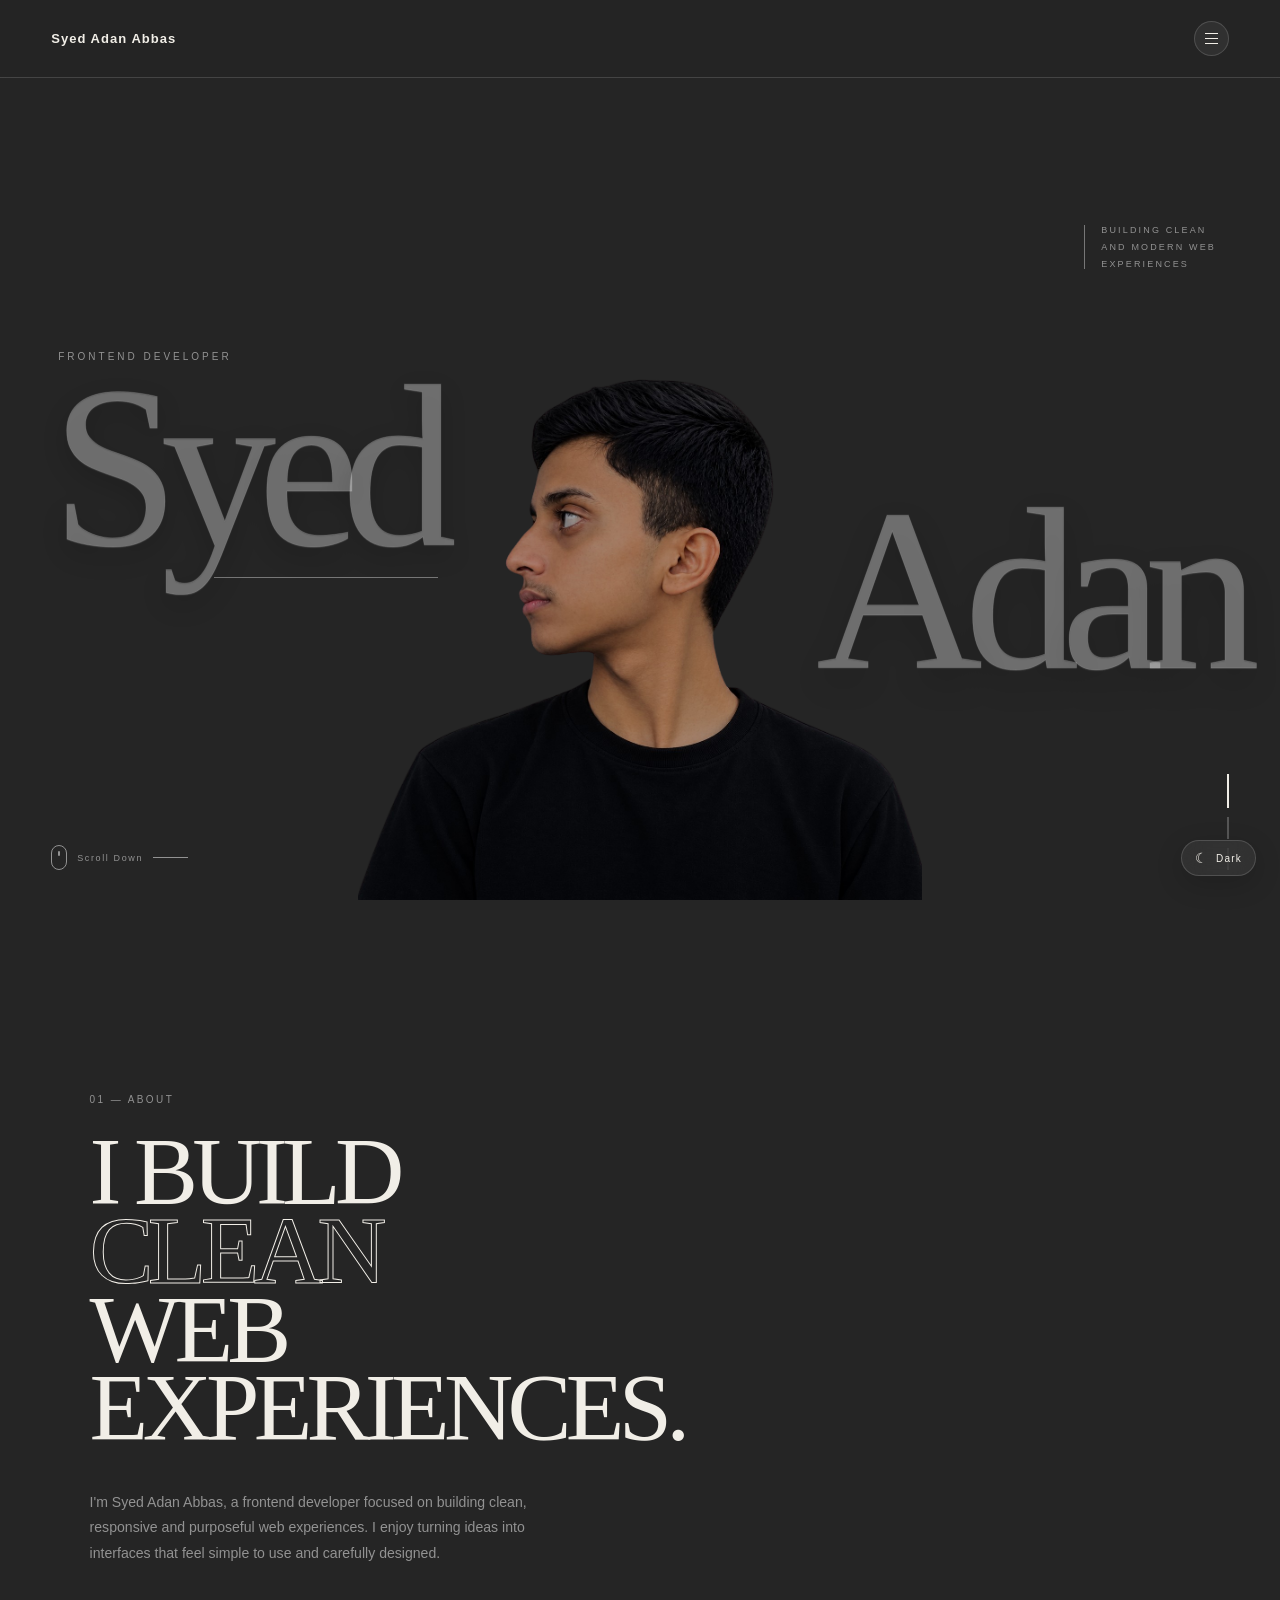
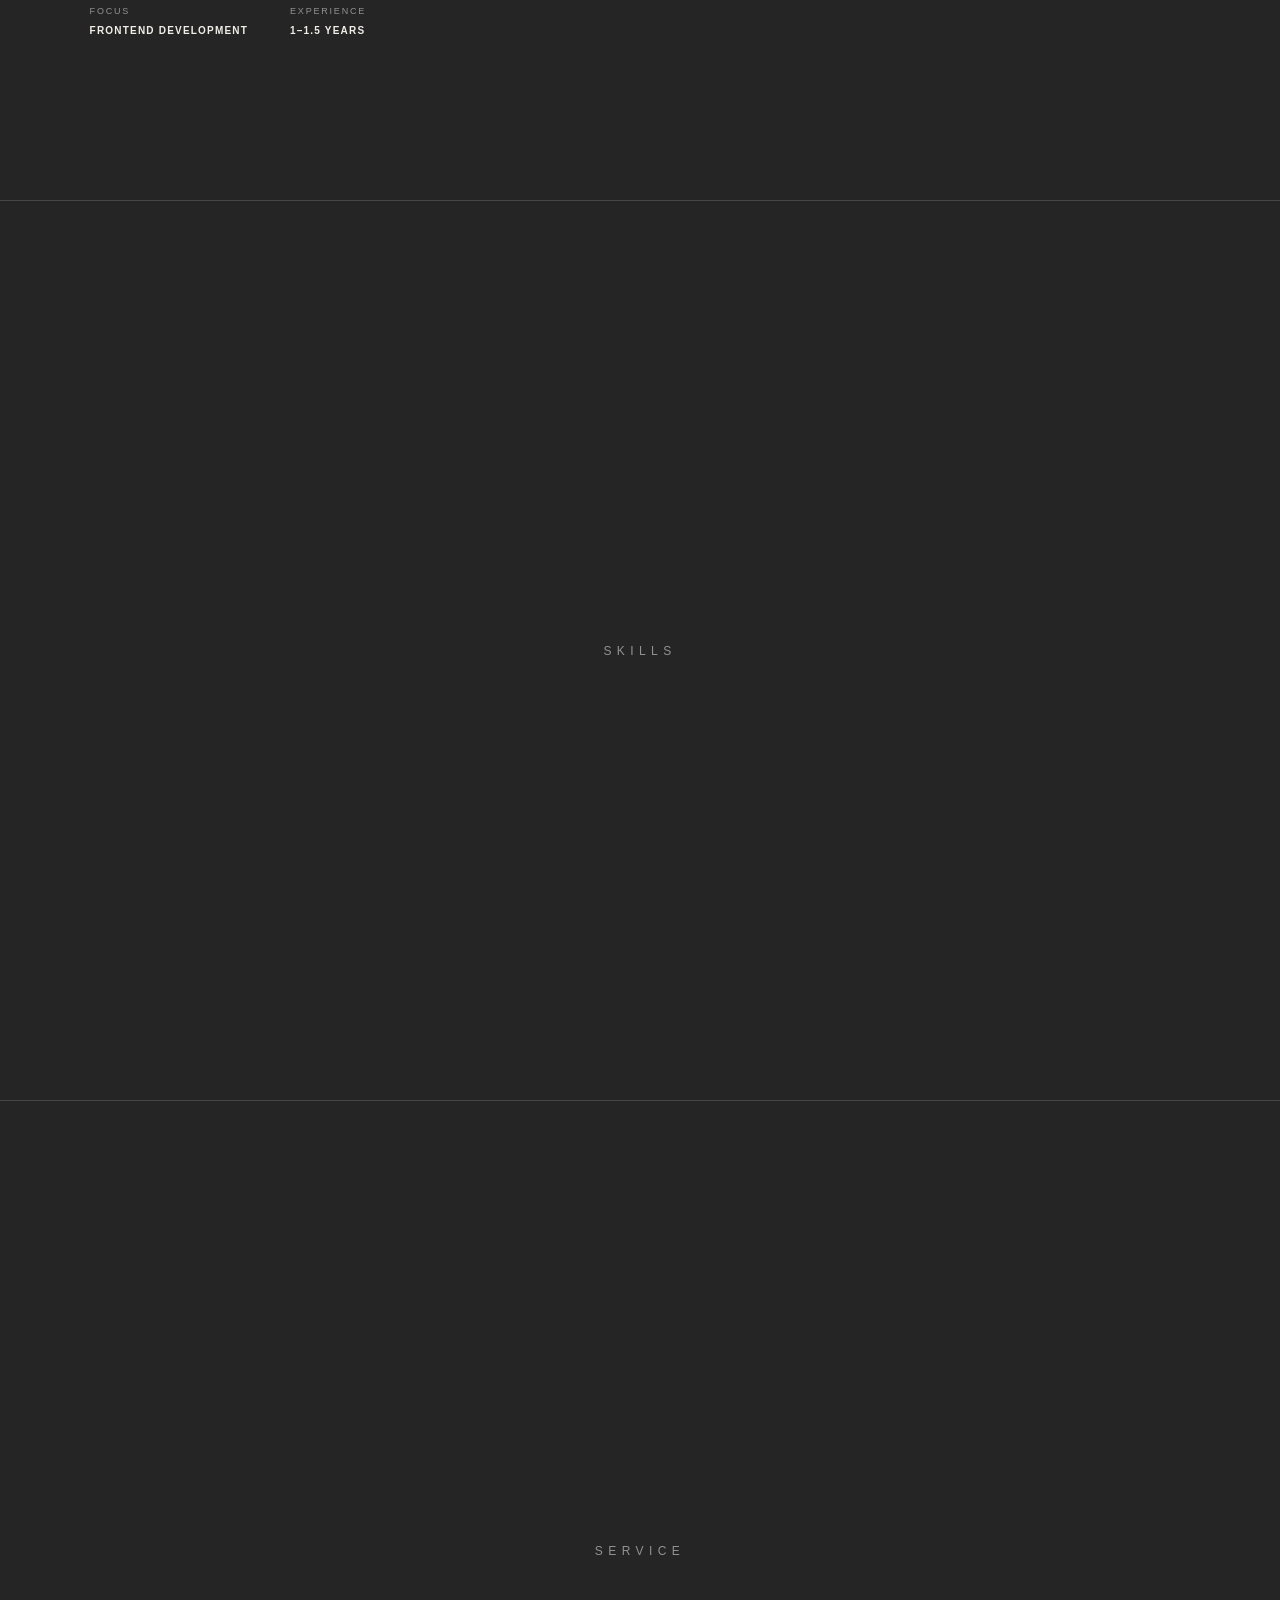
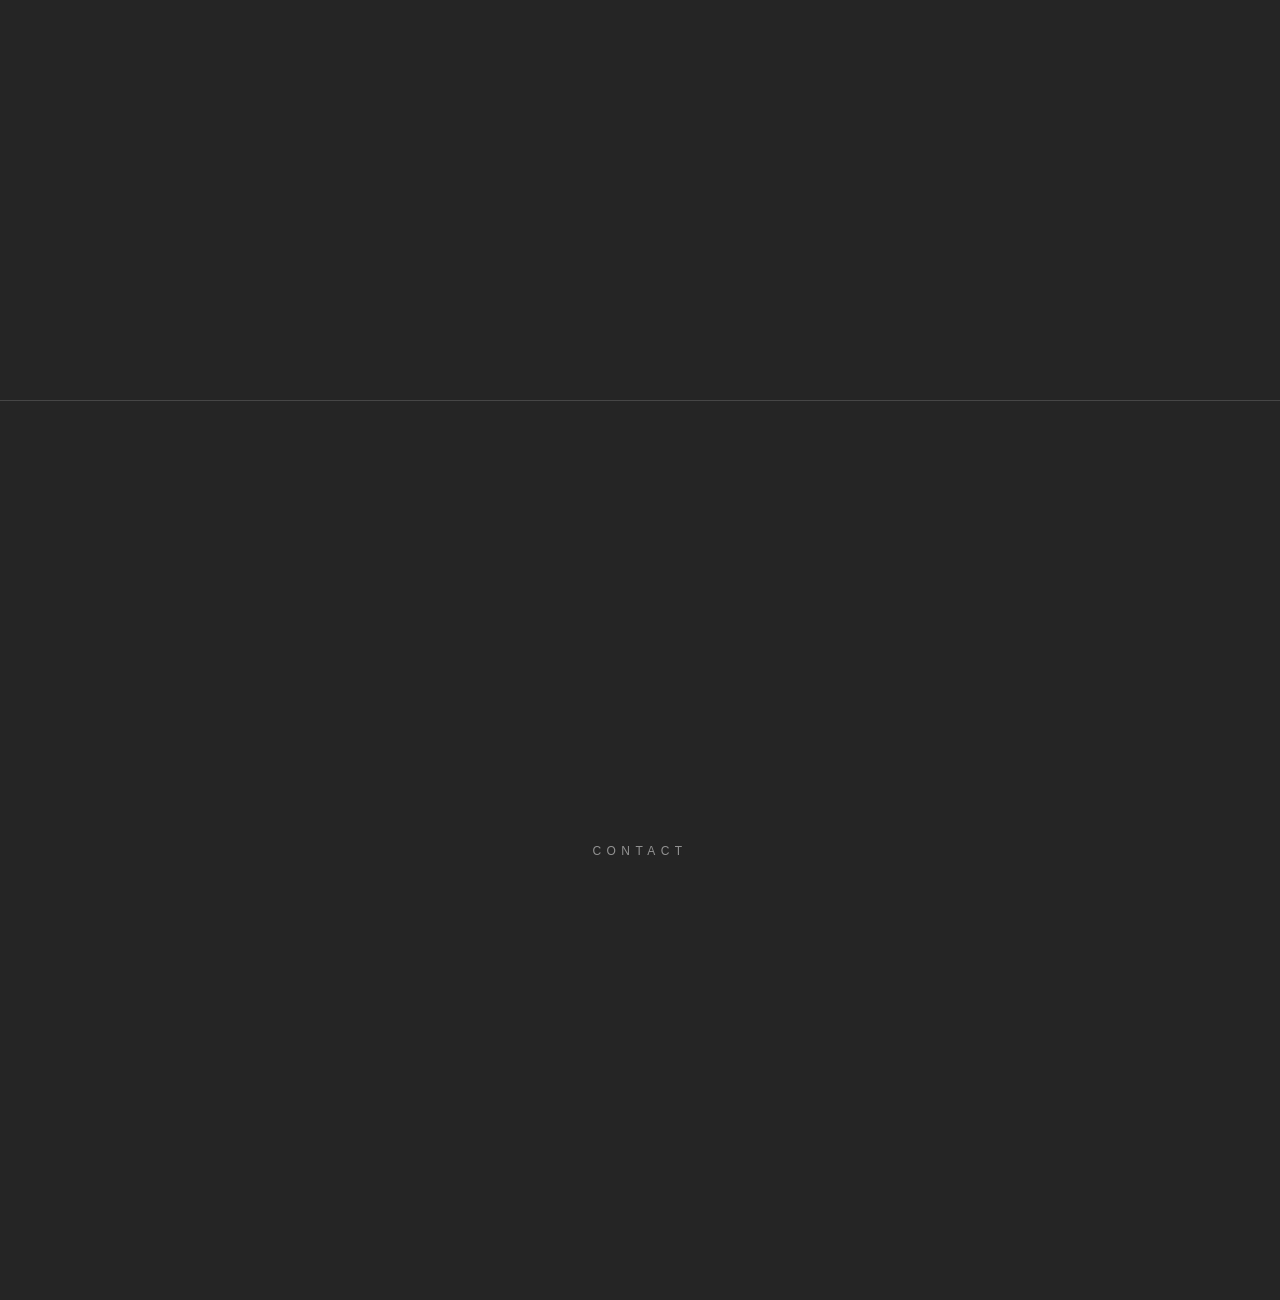
==== commit fc009e55: "Add files via upload" ====
--- a/index.html
+++ b/index.html
@@ -28,7 +28,7 @@
     <section class="hero" id="home">
       <div class="hero-syed-side">
         <span class="hero-role">FRONTEND DEVELOPER</span>
-        <div class="hero-name hero-syed" aria-label="Syed">
+        <div class="hero-name hero-syed" data-text="Syed" aria-label="Syed">
           <span>S</span><span>y</span><span>e</span><span>d</span>
         </div>
         <span class="name-line"></span>
@@ -36,7 +36,7 @@
 
       <img src="pfp.png" class="hero-photo" alt="Syed Adan Abbas">
 
-      <div class="hero-name hero-adan" aria-label="Adan">
+      <div class="hero-name hero-adan" data-text="Adan" aria-label="Adan">
         <span>A</span><span>d</span><span>a</span><span>n</span>
       </div>
 
@@ -71,16 +71,14 @@
           <div><span>EXPERIENCE</span><strong>1–1.5 YEARS</strong></div>
         </div>
       </div>
-
-      <div class="about-photo-wrap" aria-hidden="true">
-        <img src="pfp2.png" class="about-photo" alt="">
-      </div>
     </section>
 
     <section class="placeholder-section" id="skills"><span>SKILLS</span></section>
     <section class="placeholder-section" id="service"><span>SERVICE</span></section>
     <section class="placeholder-section" id="contact"><span>CONTACT</span></section>
   </main>
+
+  <div class="cursor-beam" aria-hidden="true"></div>
 
   <button class="theme-toggle" type="button" aria-label="Switch theme">
     <span class="theme-icon">☾</span><span class="theme-label">Dark</span>
--- a/style.css
+++ b/style.css
@@ -13,23 +13,33 @@
 .nav-links a:after{content:"";position:absolute;left:0;bottom:1px;width:100%;height:1px;background:currentColor;transform:scaleX(0);transform-origin:right;transition:transform .3s}.nav-links a:hover:after,.nav-links a.active:after{transform:scaleX(1);transform-origin:left}
 .menu-btn{width:35px;height:35px;border:1px solid var(--border);border-radius:50%;background:var(--card);display:grid;place-content:center;gap:4px;cursor:pointer;flex:none}.menu-btn span{display:block;width:13px;height:1px;background:var(--text);transition:.35s}.menu-btn.open span:nth-child(1){transform:translateY(5px) rotate(45deg)}.menu-btn.open span:nth-child(2){opacity:0}.menu-btn.open span:nth-child(3){transform:translateY(-5px) rotate(-45deg)}
 .hero{position:relative;width:100%;min-height:100svh;overflow:hidden;display:flex;align-items:flex-end;justify-content:center;background:var(--bg);transition:background .55s}.hero-syed-side{position:absolute;z-index:1;left:4vw;top:39%;animation:syedEnter 1.1s cubic-bezier(.2,.75,.2,1) .15s both}.hero-role{display:block;margin-bottom:28px;padding-left:7px;color:var(--muted);font-size:clamp(10px,.75vw,14px);letter-spacing:.3em;white-space:nowrap}
-.hero-name{display:flex;font-family:Georgia,"Times New Roman",serif;font-size:clamp(150px,18vw,300px);line-height:.68;letter-spacing:-.08em;white-space:nowrap;user-select:none}.hero-name span{display:inline-block;transition:transform .35s ease}.hero-name span.magnetic{transform:translate(var(--mx),var(--my)) scale(1.045)}
-.hero-syed{color:rgba(255,255,255,.26);text-shadow:0 1px 1px rgba(255,255,255,.22),0 10px 26px rgba(0,0,0,.22);-webkit-text-stroke:1px rgba(255,255,255,.18)}
+.hero-name{position:relative;display:flex;font-family:Georgia,"Times New Roman",serif;font-size:clamp(150px,18vw,300px);line-height:.68;letter-spacing:-.08em;white-space:nowrap;user-select:none;isolation:isolate}.hero-name::after{content:attr(data-text);position:absolute;inset:0;z-index:2;color:var(--text);pointer-events:none;opacity:1;clip-path:circle(0px at var(--rx,50%) var(--ry,50%));filter:brightness(1.08);transition:clip-path .08s linear}.hero-name span{position:relative;z-index:1;display:inline-block;transition:transform .35s ease}.hero-name span.magnetic{transform:translate(var(--mx),var(--my)) scale(1.045)}
+.hero-syed{color:rgba(255,255,255,.25);text-shadow:0 1px 1px rgba(255,255,255,.12),0 10px 26px rgba(0,0,0,.16);-webkit-text-stroke:1px rgba(255,255,255,.1)}
 .name-line{display:block;width:58%;height:1px;margin-left:42%;margin-top:30px;background:var(--line)}
 .hero-photo{position:relative;z-index:2;width:clamp(400px,44vw,680px);max-height:88vh;object-fit:contain;object-position:center bottom;align-self:flex-end;pointer-events:none;user-select:none;animation:photoEnter 1.25s cubic-bezier(.2,.75,.2,1) both,photoFloat 6s ease-in-out 1.3s infinite}
-.hero-adan{position:absolute;z-index:3;right:3vw;top:57%;color:rgba(255,255,255,.78);text-shadow:0 1px 1px rgba(255,255,255,.25),0 14px 32px rgba(0,0,0,.2);-webkit-text-stroke:1px rgba(255,255,255,.28);animation:adanEnter 1.1s cubic-bezier(.2,.75,.2,1) .25s both,nameFloat 6s ease-in-out 1.4s infinite}.hero-adan span:first-child{position:relative;z-index:5}
+.hero-adan{position:absolute;z-index:3;right:3vw;top:57%;color:rgba(255,255,255,.25);text-shadow:0 1px 1px rgba(255,255,255,.12),0 14px 32px rgba(0,0,0,.15);-webkit-text-stroke:1px rgba(255,255,255,.1);animation:adanEnter 1.1s cubic-bezier(.2,.75,.2,1) .25s both,nameFloat 6s ease-in-out 1.4s infinite}.hero-adan span:first-child{position:relative;z-index:5}
 .hero-description{position:absolute;z-index:4;top:25%;right:5vw;padding-left:16px;border-left:1px solid var(--line);display:flex;flex-direction:column;gap:7px;color:var(--muted);font-size:clamp(9px,.7vw,13px);letter-spacing:.24em}
 .scroll-down{position:absolute;z-index:5;left:4vw;bottom:30px;border:0;background:none;color:var(--muted);display:flex;align-items:center;gap:10px;font-size:9px;letter-spacing:.18em;cursor:pointer}.mouse{width:16px;height:25px;border:1px solid currentColor;border-radius:10px;display:grid;place-items:start center;padding-top:5px}.mouse i{width:2px;height:5px;border-radius:2px;background:currentColor;animation:mouseMove 1.5s infinite}.scroll-down b{width:35px;height:1px;background:currentColor;transition:width .3s}.scroll-down:hover b{width:55px}
 .hero-pagination{position:absolute;z-index:5;right:4vw;bottom:30px;display:flex;flex-direction:column;gap:9px}.page-dot{width:2px;height:22px;border:0;background:var(--muted);opacity:.45;cursor:pointer;transition:.3s}.page-dot.active{height:34px;opacity:1;background:var(--text)}
 /* ABOUT */
-.about{position:relative;min-height:100svh;overflow:hidden;display:flex;align-items:center;padding:120px 7vw 90px;background:var(--bg);transition:background .55s}.about-copy{position:relative;z-index:2;width:min(50%,600px);animation:aboutCopyIn .8s both}.section-index{display:block;color:var(--muted);font-size:10px;letter-spacing:.24em;margin-bottom:28px}.about h2{font-family:Georgia,"Times New Roman",serif;font-size:clamp(58px,7.5vw,120px);line-height:.82;letter-spacing:-.06em;font-weight:400;color:var(--text)}.about h2 em{font-style:normal;color:transparent;-webkit-text-stroke:1px var(--text)}.about p{max-width:470px;margin-top:42px;color:var(--muted);font-size:clamp(13px,1.1vw,16px);line-height:1.8}.about-meta{display:flex;gap:42px;margin-top:40px}.about-meta div{display:flex;flex-direction:column;gap:9px}.about-meta span{font-size:9px;letter-spacing:.2em;color:var(--muted)}.about-meta strong{font-size:10px;letter-spacing:.12em;color:var(--text);font-weight:600}.about-photo-wrap{position:absolute;z-index:1;right:3vw;top:50%;width:clamp(400px,44vw,680px);aspect-ratio:1;transform:translateY(-50%) translateX(70px);opacity:0;will-change:transform,opacity;pointer-events:none}.about-photo{display:block;width:100%;height:100%;object-fit:contain;object-position:center;filter:saturate(.82) contrast(.98);transition:filter .55s}.about-photo-wrap.reveal{opacity:1;transform:translateY(-50%) translateX(0)}
+.about{position:relative;min-height:100svh;overflow:hidden;display:flex;align-items:center;padding:120px 7vw 90px;background:var(--bg);transition:background .55s}.about-copy{position:relative;z-index:2;width:min(760px,82vw);animation:aboutCopyIn .8s both}.section-index{display:block;color:var(--muted);font-size:10px;letter-spacing:.24em;margin-bottom:28px}.about h2{font-family:Georgia,"Times New Roman",serif;font-size:clamp(58px,7.5vw,120px);line-height:.82;letter-spacing:-.06em;font-weight:400;color:var(--text)}.about h2 em{font-style:normal;color:transparent;-webkit-text-stroke:1px var(--text)}.about p{max-width:470px;margin-top:42px;color:var(--muted);font-size:clamp(13px,1.1vw,16px);line-height:1.8}.about-meta{display:flex;gap:42px;margin-top:40px}.about-meta div{display:flex;flex-direction:column;gap:9px}.about-meta span{font-size:9px;letter-spacing:.2em;color:var(--muted)}.about-meta strong{font-size:10px;letter-spacing:.12em;color:var(--text);font-weight:600}
 .theme-toggle{position:fixed;z-index:30;right:24px;bottom:24px;display:flex;align-items:center;gap:8px;padding:10px 13px;border:1px solid var(--border);border-radius:999px;background:var(--card);color:var(--text);backdrop-filter:blur(12px);cursor:pointer;box-shadow:0 8px 28px rgba(0,0,0,.16);transition:.35s}.theme-toggle:hover{transform:translateY(-2px)}.theme-label{font-size:10px;letter-spacing:.12em}.theme-icon{font-size:14px;line-height:1}
 .placeholder-section{min-height:100svh;display:grid;place-items:center;border-top:1px solid var(--border);color:var(--muted);letter-spacing:.45em;font-size:12px;background:var(--bg);transition:background .55s,color .55s}
 body.light{--bg:#eee9df;--text:#272727;--muted:#65645f;--name:#4a4945;--line:#9a9891;--nav:rgba(238,233,223,.82);--card:rgba(255,255,255,.55);--border:rgba(39,39,39,.16);--glass-border:rgba(39,39,39,.2);--glass-hi:rgba(255,255,255,.65);--glass-shadow:rgba(39,39,39,.12)}
-body.light .hero-syed{color:rgba(39,39,39,.34);text-shadow:0 1px 1px rgba(255,255,255,.65),0 10px 22px rgba(0,0,0,.08);-webkit-text-stroke:1px rgba(30,30,30,.15)}
-body.light .hero-adan{color:rgba(25,25,25,.82);text-shadow:0 1px 1px rgba(255,255,255,.6),0 10px 22px rgba(0,0,0,.08);-webkit-text-stroke:1px rgba(30,30,30,.18)}
+body.light .hero-syed{color:rgba(39,39,39,.25);text-shadow:0 1px 1px rgba(255,255,255,.65),0 10px 22px rgba(0,0,0,.08);-webkit-text-stroke:1px rgba(30,30,30,.15)}
+body.light .hero-adan{color:rgba(25,25,25,.25);text-shadow:0 1px 1px rgba(255,255,255,.6),0 10px 22px rgba(0,0,0,.08);-webkit-text-stroke:1px rgba(30,30,30,.18)}
 body.light .about h2 em{-webkit-text-stroke:1px var(--text)}
 @keyframes syedEnter{from{opacity:0;transform:translateX(-110vw)}to{opacity:1;transform:translateX(0)}}@keyframes adanEnter{from{opacity:0;transform:translateX(110vw)}to{opacity:1;transform:translateX(0)}}@keyframes photoEnter{from{opacity:0;transform:translateY(110vh)}to{opacity:1;transform:translateY(0)}}@keyframes photoFloat{0%,100%{transform:translateY(0)}50%{transform:translateY(-5px)}}@keyframes nameFloat{0%,100%{transform:translateY(0)}50%{transform:translateY(5px)}}@keyframes mouseMove{0%,100%{transform:translateY(0);opacity:1}50%{transform:translateY(5px);opacity:.35}}@keyframes aboutCopyIn{from{opacity:0;transform:translateY(28px)}to{opacity:1;transform:none}}
-@media(max-width:1000px){.hero-syed-side{left:2vw;top:40%}.hero-name{font-size:clamp(105px,18vw,190px)}.hero-photo{width:50vw}.hero-adan{right:1vw;top:58%}.about{padding:110px 5vw 80px}.about-copy{width:55%}.about-photo-wrap{width:50vw;right:1vw}}
-@media(max-width:700px){.navbar{height:68px;padding:0 5vw}.nav-wrap{position:relative}.nav-links{position:absolute;right:0;top:47px;width:210px;padding:16px;display:flex;flex-direction:column;align-items:flex-start;gap:5px;background:var(--nav);border:1px solid var(--border);border-radius:14px;backdrop-filter:blur(16px);transform:translateY(-8px);opacity:0}.nav-wrap.open .nav-links{transform:translateY(0)}.nav-links a{width:100%;padding:9px 4px}.hero{min-height:100svh}.hero-photo{width:78vw;max-height:72svh}.hero-syed-side{left:1vw;top:40%}.hero-role{margin-bottom:18px;padding-left:3px;font-size:8px;letter-spacing:.2em}.hero-name{font-size:clamp(68px,21vw,115px);line-height:.7}.name-line{margin-top:18px}.hero-adan{right:0;top:58%}.hero-description{top:22%;right:4vw;font-size:7px;letter-spacing:.16em}.scroll-down{left:4vw;bottom:22px}.hero-pagination{right:4vw;bottom:22px}.about{min-height:100svh;padding:100px 7vw 80px;align-items:flex-start}.about-copy{width:100%;padding-top:8vh}.about h2{font-size:clamp(52px,15vw,86px)}.about p{max-width:90%;margin-top:30px;font-size:13px}.about-meta{gap:24px;margin-top:30px;flex-wrap:wrap}.about-photo-wrap{width:78vw;right:-10vw;top:auto;bottom:-4vh;transform:translateY(45px);opacity:0}.about-photo-wrap.reveal{transform:translateY(0)}.theme-toggle{right:14px;bottom:16px;padding:9px 11px}.placeholder-section{min-height:80svh}}
+@media(max-width:1000px){.hero-syed-side{left:2vw;top:40%}.hero-name{font-size:clamp(105px,18vw,190px)}.hero-photo{width:50vw}.hero-adan{right:1vw;top:58%}.about{padding:110px 5vw 80px}.about-copy{width:55%}}
+@media(max-width:700px){.navbar{height:68px;padding:0 5vw}.nav-wrap{position:relative}.nav-links{position:absolute;right:0;top:47px;width:210px;padding:16px;display:flex;flex-direction:column;align-items:flex-start;gap:5px;background:var(--nav);border:1px solid var(--border);border-radius:14px;backdrop-filter:blur(16px);transform:translateY(-8px);opacity:0}.nav-wrap.open .nav-links{transform:translateY(0)}.nav-links a{width:100%;padding:9px 4px}.hero{min-height:100svh}.hero-photo{width:78vw;max-height:72svh}.hero-syed-side{left:1vw;top:40%}.hero-role{margin-bottom:18px;padding-left:3px;font-size:8px;letter-spacing:.2em}.hero-name{font-size:clamp(68px,21vw,115px);line-height:.7}.name-line{margin-top:18px}.hero-adan{right:0;top:58%}.hero-description{top:22%;right:4vw;font-size:7px;letter-spacing:.16em}.scroll-down{left:4vw;bottom:22px}.hero-pagination{right:4vw;bottom:22px}.about{min-height:100svh;padding:100px 7vw 80px;align-items:flex-start}.about-copy{width:100%;padding-top:8vh}.about h2{font-size:clamp(52px,15vw,86px)}.about p{max-width:90%;margin-top:30px;font-size:13px}.about-meta{gap:24px;margin-top:30px;flex-wrap:wrap}.about-photo-wrap.reveal{transform:translateY(0)}.theme-toggle{right:14px;bottom:16px;padding:9px 11px}.placeholder-section{min-height:80svh}}
 @media(prefers-reduced-motion:reduce){*,*:before,*:after{scroll-behavior:auto!important;animation-duration:.01ms!important;animation-iteration-count:1!important;transition-duration:.01ms!important}}
+
+.cursor-beam{position:fixed;z-index:100;top:0;left:0;width:1px;height:82px;pointer-events:none;opacity:0;transform:translate3d(-50%,-50%,0) rotate(18deg);transform-origin:50% 0;background:rgba(255,255,255,.88);box-shadow:0 0 7px rgba(255,255,255,.5);transition:opacity .2s ease}
+body.light .cursor-beam{background:rgba(30,30,30,.82);box-shadow:0 0 7px rgba(30,30,30,.25)}
+@media (pointer:coarse){.cursor-beam{display:none}.hero-name::after{display:none}.hero-syed,.hero-adan{color:var(--text);opacity:.92}}
+@media(max-width:700px){
+  .about{align-items:center}
+  .about-copy{width:100%;padding-top:0}
+  .about h2{font-size:clamp(52px,15vw,86px)}
+}
+@media(prefers-reduced-motion:reduce){.cursor-beam{display:none}.hero-name::after{clip-path:circle(0 at 50% 50%)}}
